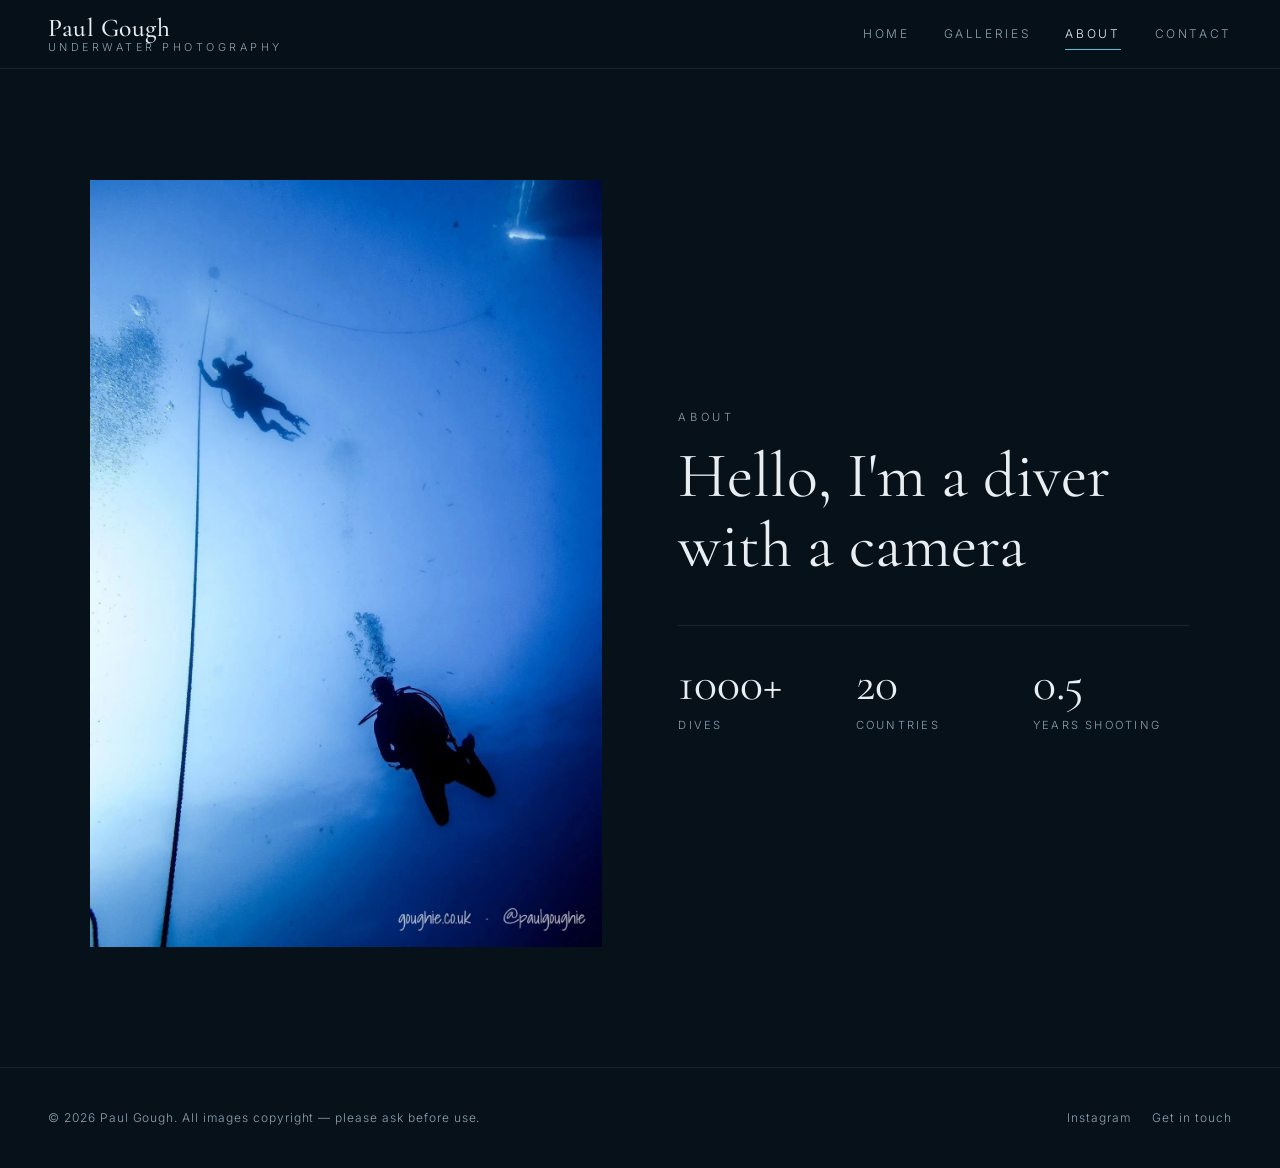
==== about.html @ 01584e86 "Add 11 new photos (seahorse to Macro, 10 to Animals) Co-Authored-By: Claude Opus 5.5 <noreply@anthro" ====
<!doctype html>
<html lang="en">
<head>
  <meta charset="utf-8">
  <meta name="viewport" content="width=device-width, initial-scale=1">
  <link rel="preconnect" href="https://fonts.googleapis.com">
  <link href="https://fonts.googleapis.com/css2?family=Cormorant+Garamond:wght@400;500&family=Inter:wght@300;400&display=swap" rel="stylesheet">
  <link rel="icon" href="favicon.ico?v=5" sizes="32x32">
  <link rel="icon" href="favicon.svg?v=5" type="image/svg+xml">
  <link rel="apple-touch-icon" href="apple-touch-icon.png?v=5">
  <link rel="stylesheet" href="css/style.css?v=7">
  <title>About</title>
  <script data-goatcounter="https://goughie.goatcounter.com/count" async src="https://gc.zgo.at/count.js"></script>
</head>
<body data-page="about">
  <main class="section page-top">
    <div class="about">
      <img class="about-img reveal" data-portrait alt="Two divers silhouetted on a descent line">
      <div class="reveal">
        <p class="eyebrow">About</p>
        <h1 class="section-title">Hello, I'm a diver with a camera</h1>
        <div class="facts">
          <div><b>1000+</b><span>Dives</span></div>
          <div><b>20</b><span>Countries</span></div>
          <div><b>0.5</b><span>Years shooting</span></div>
        </div>
      </div>
    </div>
  </main>
  <script src="js/photos.js?v=8"></script>
  <script src="js/main.js?v=7"></script>
</body>
</html>
---- css/style.css ----
:root {
  --bg: #07111a;
  --bg-2: #0d1b27;
  --text: #e8eef2;
  --muted: #8ea3b0;
  --accent: #4fc3d9;
  --line: rgba(255, 255, 255, 0.08);
  --serif: "Cormorant Garamond", Georgia, serif;
  --sans: "Inter", system-ui, -apple-system, sans-serif;
  --pad: clamp(16px, 4vw, 48px);
}

* { box-sizing: border-box; margin: 0; padding: 0; }
html { scroll-behavior: smooth; }
body {
  background: var(--bg);
  color: var(--text);
  font-family: var(--sans);
  font-weight: 300;
  line-height: 1.6;
  -webkit-font-smoothing: antialiased;
}
img { display: block; max-width: 100%; }
a { color: inherit; text-decoration: none; }

/* ── Header ─────────────────────────────────────────── */
.site-header {
  position: fixed; inset: 0 0 auto 0; z-index: 50;
  display: flex; align-items: center; justify-content: space-between;
  padding: 22px var(--pad);
  transition: background .3s, padding .3s;
}
.site-header.solid, .site-header.scrolled {
  background: rgba(7, 17, 26, 0.92);
  backdrop-filter: blur(8px);
  padding-block: 14px;
  border-bottom: 1px solid var(--line);
}
.brand { line-height: 1.1; }
.brand-name { font-family: var(--serif); font-size: 1.6rem; font-weight: 500; letter-spacing: .02em; }
.brand-tag { display: block; font-size: .68rem; letter-spacing: .32em; text-transform: uppercase; color: var(--muted); }

.nav { display: flex; gap: 34px; }
.nav a {
  font-size: .75rem; letter-spacing: .22em; text-transform: uppercase;
  color: var(--muted); position: relative; padding: 4px 0; transition: color .2s;
}
.nav a:hover, .nav a.active { color: var(--text); }
.nav a.active::after {
  content: ""; position: absolute; left: 0; right: 0; bottom: -2px;
  height: 1px; background: var(--accent);
}
.menu-btn { display: none; background: none; border: 0; color: var(--text); cursor: pointer; padding: 6px; }
.menu-btn span { display: block; width: 24px; height: 1.5px; background: currentColor; margin: 6px 0; transition: .3s; }

@media (max-width: 760px) {
  .menu-btn { display: block; z-index: 2; }
  .nav {
    position: fixed; inset: 0; flex-direction: column; align-items: center; justify-content: center;
    gap: 28px; background: rgba(7, 17, 26, 0.98);
    opacity: 0; pointer-events: none; transition: opacity .3s;
  }
  .nav a { font-size: .95rem; }
  body.menu-open .nav { opacity: 1; pointer-events: auto; }
  body.menu-open .menu-btn span:nth-child(1) { transform: translateY(7.5px) rotate(45deg); }
  body.menu-open .menu-btn span:nth-child(2) { opacity: 0; }
  body.menu-open .menu-btn span:nth-child(3) { transform: translateY(-7.5px) rotate(-45deg); }
}

/* ── Hero slideshow ─────────────────────────────────── */
.hero { position: relative; height: 100vh; height: 100svh; overflow: hidden; background: #000; }
.hero-slide {
  position: absolute; inset: 0;
  background-size: cover; background-position: center;
  opacity: 0; transform: scale(1.08);
  transition: opacity 1.6s ease, transform 7s ease-out;
}
.hero-slide.active { opacity: 1; transform: scale(1); }
.hero::after {
  content: ""; position: absolute; inset: 0;
  background: linear-gradient(to bottom, rgba(0,0,0,.45) 0%, transparent 25%, transparent 60%, rgba(0,0,0,.6) 100%);
}
.hero-content {
  position: absolute; z-index: 2; left: var(--pad); right: var(--pad); bottom: 12vh;
  display: flex; align-items: flex-end; justify-content: space-between; gap: 24px; flex-wrap: wrap;
}
.hero-title { font-family: var(--serif); font-weight: 400; font-size: clamp(2.4rem, 6vw, 5rem); line-height: 1; }
.hero-caption { font-size: .8rem; letter-spacing: .12em; color: rgba(255,255,255,.75); margin-top: 14px; min-height: 1.3em; transition: opacity .6s; }
.hero-dots { display: flex; gap: 10px; }
.hero-dots button {
  width: 36px; height: 2px; border: 0; cursor: pointer;
  background: rgba(255,255,255,.3); transition: background .3s;
}
.hero-dots button.active { background: #fff; }
.scroll-cue {
  position: absolute; z-index: 2; left: 50%; bottom: 28px; transform: translateX(-50%);
  font-size: .65rem; letter-spacing: .3em; text-transform: uppercase; color: rgba(255,255,255,.6);
  animation: bob 2.4s ease-in-out infinite;
}
@keyframes bob { 50% { transform: translate(-50%, 6px); } }

/* ── Sections ───────────────────────────────────────── */
.section { padding: clamp(64px, 10vw, 120px) var(--pad); }
.page-top { padding-top: clamp(130px, 16vw, 180px); }
.eyebrow { font-size: .7rem; letter-spacing: .32em; text-transform: uppercase; color: var(--accent); margin-bottom: 14px; }
.section-title { font-family: var(--serif); font-weight: 400; font-size: clamp(2rem, 4.5vw, 3.4rem); line-height: 1.1; }
.lede { color: var(--muted); max-width: 620px; margin-top: 18px; font-size: 1.05rem; }
.section-head { margin-bottom: clamp(36px, 5vw, 60px); }

/* ── Gallery tiles ──────────────────────────────────── */
.tiles { display: grid; grid-template-columns: repeat(3, 1fr); gap: 6px; }
.tile { position: relative; aspect-ratio: 4 / 5; overflow: hidden; background: var(--bg-2); }
@media (max-width: 900px) {
  .tiles { grid-template-columns: 1fr; }
  .tile { aspect-ratio: 3 / 2; }
}
.tile img { width: 100%; height: 100%; object-fit: cover; transition: transform 1.2s ease, filter .6s; filter: brightness(.72); }
.tile:hover img { transform: scale(1.05); filter: brightness(.9); }
.tile-label { position: absolute; left: 28px; bottom: 24px; right: 28px; }
.tile-label h3 { font-family: var(--serif); font-weight: 400; font-size: 2rem; }
.tile-label p { font-size: .85rem; color: rgba(255,255,255,.8); }
.tile-label .count { font-size: .68rem; letter-spacing: .25em; text-transform: uppercase; color: var(--accent); margin-top: 6px; }

/* ── Masonry photo grid ─────────────────────────────── */
.masonry { columns: 3 340px; column-gap: 6px; }
.masonry figure { break-inside: avoid; margin-bottom: 6px; position: relative; overflow: hidden; cursor: zoom-in; background: var(--bg-2); }
.masonry img { width: 100%; height: auto; transition: transform .9s ease, opacity .6s; opacity: 0; }
.masonry img.loaded { opacity: 1; }
.masonry figure:hover img { transform: scale(1.03); }
.masonry figcaption {
  position: absolute; inset: auto 0 0 0; padding: 40px 16px 14px;
  font-size: .8rem; letter-spacing: .04em;
  background: linear-gradient(transparent, rgba(0,0,0,.7));
  opacity: 0; transition: opacity .4s;
}
.masonry figure:hover figcaption { opacity: 1; }

.gallery-nav { display: flex; justify-content: space-between; gap: 16px; margin-top: 56px; padding-top: 28px; border-top: 1px solid var(--line); }
.gallery-nav a { font-size: .75rem; letter-spacing: .2em; text-transform: uppercase; color: var(--muted); }
.gallery-nav a:hover { color: var(--accent); }

/* ── Lightbox ───────────────────────────────────────── */
.lightbox {
  position: fixed; inset: 0; z-index: 100; background: rgba(3, 8, 12, .97);
  display: flex; flex-direction: column; align-items: center; justify-content: center;
  opacity: 0; pointer-events: none; transition: opacity .3s;
}
.lightbox.open { opacity: 1; pointer-events: auto; }
.lightbox img { max-width: 92vw; max-height: 82vh; object-fit: contain; box-shadow: 0 20px 60px rgba(0,0,0,.6); }
.lb-caption { margin-top: 18px; font-size: .85rem; color: var(--muted); letter-spacing: .05em; text-align: center; padding: 0 16px; }
.lb-btn {
  position: absolute; background: none; border: 0; color: rgba(255,255,255,.7);
  font-size: 2.2rem; cursor: pointer; padding: 16px; line-height: 1; transition: color .2s;
}
.lb-btn:hover { color: #fff; }
.lb-close { top: 10px; right: 14px; font-size: 1.8rem; }
.lb-prev { left: 6px; top: 50%; transform: translateY(-50%); }
.lb-next { right: 6px; top: 50%; transform: translateY(-50%); }
.lb-count { position: absolute; top: 24px; left: 24px; font-size: .7rem; letter-spacing: .25em; color: var(--muted); }

/* ── About ──────────────────────────────────────────── */
.about { display: grid; grid-template-columns: 1fr 1fr; gap: clamp(32px, 6vw, 90px); align-items: center; }
.about { max-width: 1100px; margin-inline: auto; }
.about-img { aspect-ratio: 2 / 3; object-fit: cover; object-position: 50% 50%; width: 100%; }
.about .section-title { font-size: clamp(2.4rem, 5vw, 4rem); }
.about .facts { margin-top: 44px; padding-top: 32px; }
.about .facts b { font-size: clamp(2.2rem, 4vw, 3rem); line-height: 1.1; }
.about p { color: var(--muted); margin-top: 18px; }
.about p strong { color: var(--text); font-weight: 400; }
.facts { display: grid; grid-template-columns: repeat(3, 1fr); gap: 20px; margin-top: 36px; padding-top: 28px; border-top: 1px solid var(--line); }
.facts b { display: block; font-family: var(--serif); font-size: 2.2rem; font-weight: 400; color: var(--text); }
.facts span { font-size: .7rem; letter-spacing: .2em; text-transform: uppercase; color: var(--muted); }
@media (max-width: 860px) { .about { grid-template-columns: 1fr; } }

/* ── Contact ────────────────────────────────────────── */
.contact { display: grid; grid-template-columns: 1fr 1.2fr; gap: clamp(32px, 6vw, 90px); }
.contact-details p { color: var(--muted); margin-top: 18px; }
.contact-details a { color: var(--accent); }
.form { display: grid; gap: 18px; }
.form label { font-size: .7rem; letter-spacing: .22em; text-transform: uppercase; color: var(--muted); display: grid; gap: 8px; }
.form input, .form textarea, .form select {
  font: inherit; color: var(--text); background: transparent;
  border: 0; border-bottom: 1px solid rgba(255,255,255,.2);
  padding: 10px 0; outline: none; transition: border-color .2s;
  text-transform: none; letter-spacing: normal; font-size: 1rem;
}
.form select option { background: var(--bg); }
.form input:focus, .form textarea:focus, .form select:focus { border-color: var(--accent); }
.form textarea { min-height: 130px; resize: vertical; }
.btn {
  justify-self: start; margin-top: 10px;
  font: inherit; font-size: .75rem; letter-spacing: .25em; text-transform: uppercase;
  color: var(--bg); background: var(--text); border: 0; padding: 16px 34px; cursor: pointer;
  transition: background .2s;
}
.btn:hover { background: var(--accent); }
.btn-ghost { display: inline-block; color: var(--text); background: transparent; border: 1px solid rgba(255,255,255,.4); }
.btn-ghost:hover { background: var(--text); color: var(--bg); }
.btn:disabled { opacity: .5; cursor: default; }
.btn:disabled:hover { background: var(--text); }
.hp { position: absolute; left: -9999px; }
.form-status { font-size: .9rem; color: var(--muted); min-height: 1.4em; }
.form-status.ok { color: var(--accent); }
.form-status.error { color: #f0a08c; }
@media (max-width: 860px) { .contact { grid-template-columns: 1fr; } }

/* ── Intro band (home) ──────────────────────────────── */
.intro { text-align: center; max-width: 760px; margin: 0 auto; }
.intro .lede { margin-inline: auto; }
.intro .btn { margin-top: 32px; }

/* ── Footer ─────────────────────────────────────────── */
.site-footer {
  padding: 40px var(--pad); border-top: 1px solid var(--line);
  display: flex; justify-content: space-between; flex-wrap: wrap; gap: 16px;
  font-size: .75rem; color: var(--muted); letter-spacing: .08em;
}
.site-footer a:hover { color: var(--accent); }
.footer-links { display: flex; gap: 22px; }

/* Fade-in on scroll */
.reveal { opacity: 0; transform: translateY(24px); transition: opacity .9s ease, transform .9s ease; }
.reveal.in { opacity: 1; transform: none; }
@media (prefers-reduced-motion: reduce) {
  .reveal, .hero-slide { transition: none; transform: none; }
  .scroll-cue { animation: none; }
}
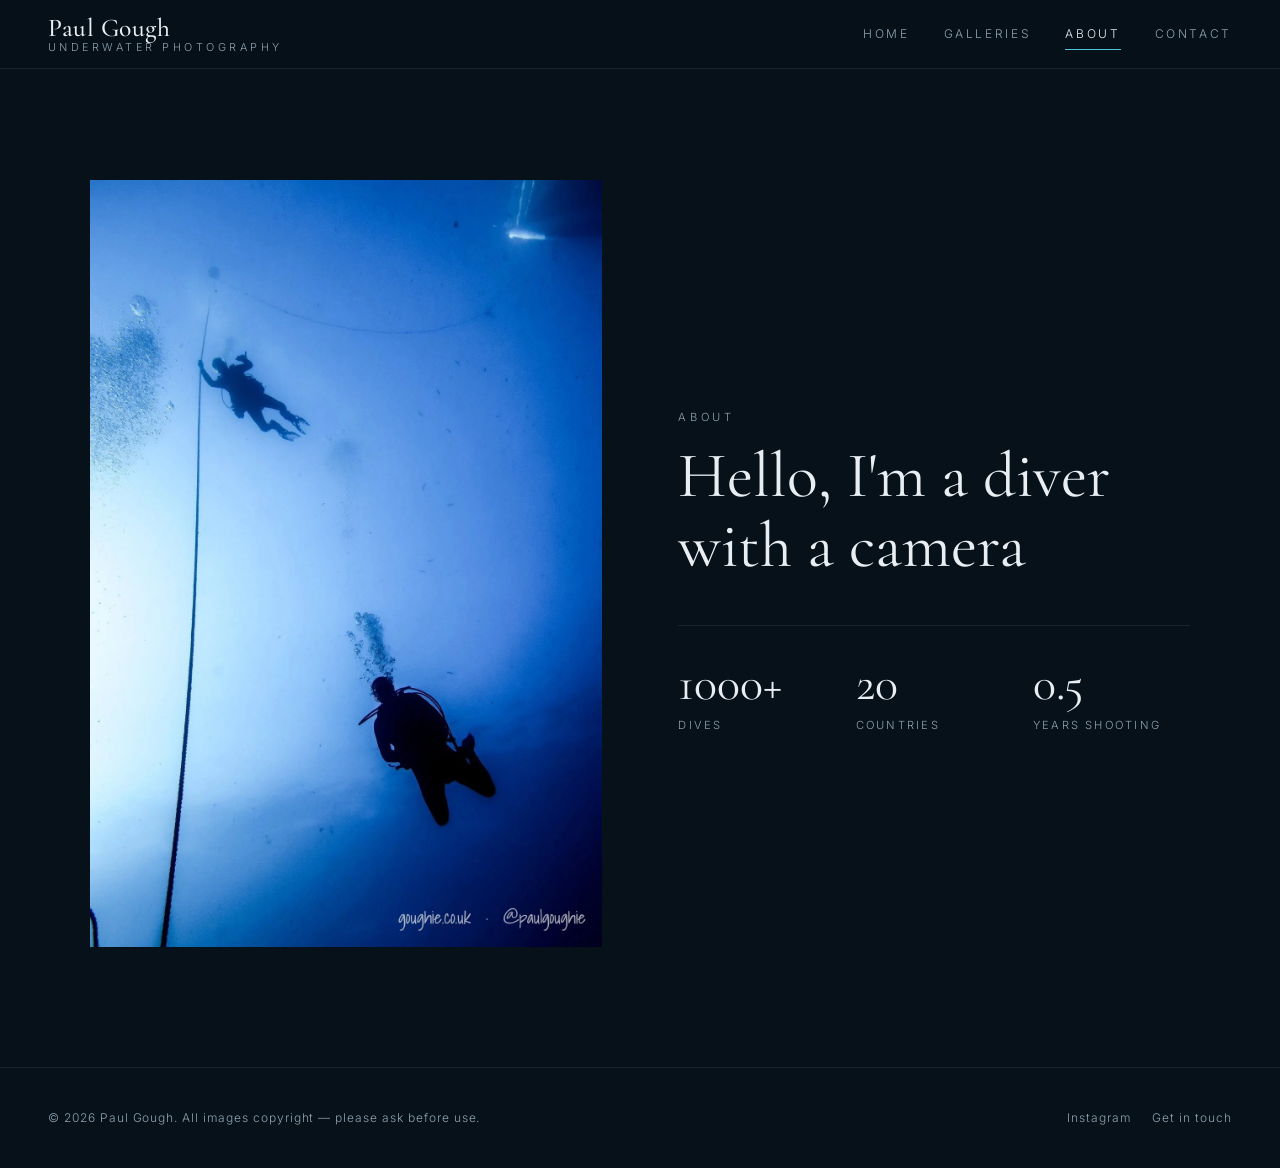
==== commit d5ab163e: "Slideshow prev/next arrows, swipe and arrow keys; smaller gallery thumbnails Co-Authored-By: Claude " ====
--- a/about.html
+++ b/about.html
@@ -8,7 +8,7 @@
   <link rel="icon" href="favicon.ico?v=5" sizes="32x32">
   <link rel="icon" href="favicon.svg?v=5" type="image/svg+xml">
   <link rel="apple-touch-icon" href="apple-touch-icon.png?v=5">
-  <link rel="stylesheet" href="css/style.css?v=7">
+  <link rel="stylesheet" href="css/style.css?v=13">
   <title>About</title>
   <script data-goatcounter="https://goughie.goatcounter.com/count" async src="https://gc.zgo.at/count.js"></script>
 </head>
@@ -27,7 +27,7 @@
       </div>
     </div>
   </main>
-  <script src="js/photos.js?v=8"></script>
-  <script src="js/main.js?v=7"></script>
+  <script src="js/photos.js?v=10"></script>
+  <script src="js/main.js?v=11"></script>
 </body>
 </html>
--- a/css/style.css
+++ b/css/style.css
@@ -92,6 +92,28 @@
   background: rgba(255,255,255,.3); transition: background .3s;
 }
 .hero-dots button.active { background: #fff; }
+.hero-arrow {
+  position: absolute; z-index: 3; top: 50%; transform: translateY(-50%);
+  width: 54px; height: 54px; border-radius: 50%;
+  display: grid; place-items: center; cursor: pointer;
+  color: #fff; background: rgba(7, 17, 26, 0.45);
+  border: 1px solid rgba(255, 255, 255, 0.75);
+  backdrop-filter: blur(4px);
+  transition: background .25s, border-color .25s, transform .25s;
+}
+.hero-arrow svg { width: 22px; height: 22px; fill: none; stroke: currentColor; stroke-width: 1.8; stroke-linecap: round; stroke-linejoin: round; }
+.hero-arrow:hover { background: rgba(7, 17, 26, 0.7); border-color: #fff; }
+.hero-prev { left: var(--pad); }
+.hero-next { right: var(--pad); }
+.hero-prev:hover { transform: translateY(-50%) translateX(-3px); }
+.hero-next:hover { transform: translateY(-50%) translateX(3px); }
+.hero-arrow:focus-visible { outline: 2px solid var(--accent); outline-offset: 3px; }
+@media (max-width: 760px) {
+  .hero-arrow { width: 42px; height: 42px; }
+  .hero-arrow svg { width: 18px; height: 18px; }
+  .hero-prev { left: 12px; }
+  .hero-next { right: 12px; }
+}
 .scroll-cue {
   position: absolute; z-index: 2; left: 50%; bottom: 28px; transform: translateX(-50%);
   font-size: .65rem; letter-spacing: .3em; text-transform: uppercase; color: rgba(255,255,255,.6);
@@ -122,7 +144,8 @@
 .tile-label .count { font-size: .68rem; letter-spacing: .25em; text-transform: uppercase; color: var(--accent); margin-top: 6px; }
 
 /* ── Masonry photo grid ─────────────────────────────── */
-.masonry { columns: 3 340px; column-gap: 6px; }
+.masonry { columns: 5 240px; column-gap: 6px; }
+@media (max-width: 600px) { .masonry { columns: 2; column-gap: 4px; } .masonry figure { margin-bottom: 4px; } }
 .masonry figure { break-inside: avoid; margin-bottom: 6px; position: relative; overflow: hidden; cursor: zoom-in; background: var(--bg-2); }
 .masonry img { width: 100%; height: auto; transition: transform .9s ease, opacity .6s; opacity: 0; }
 .masonry img.loaded { opacity: 1; }
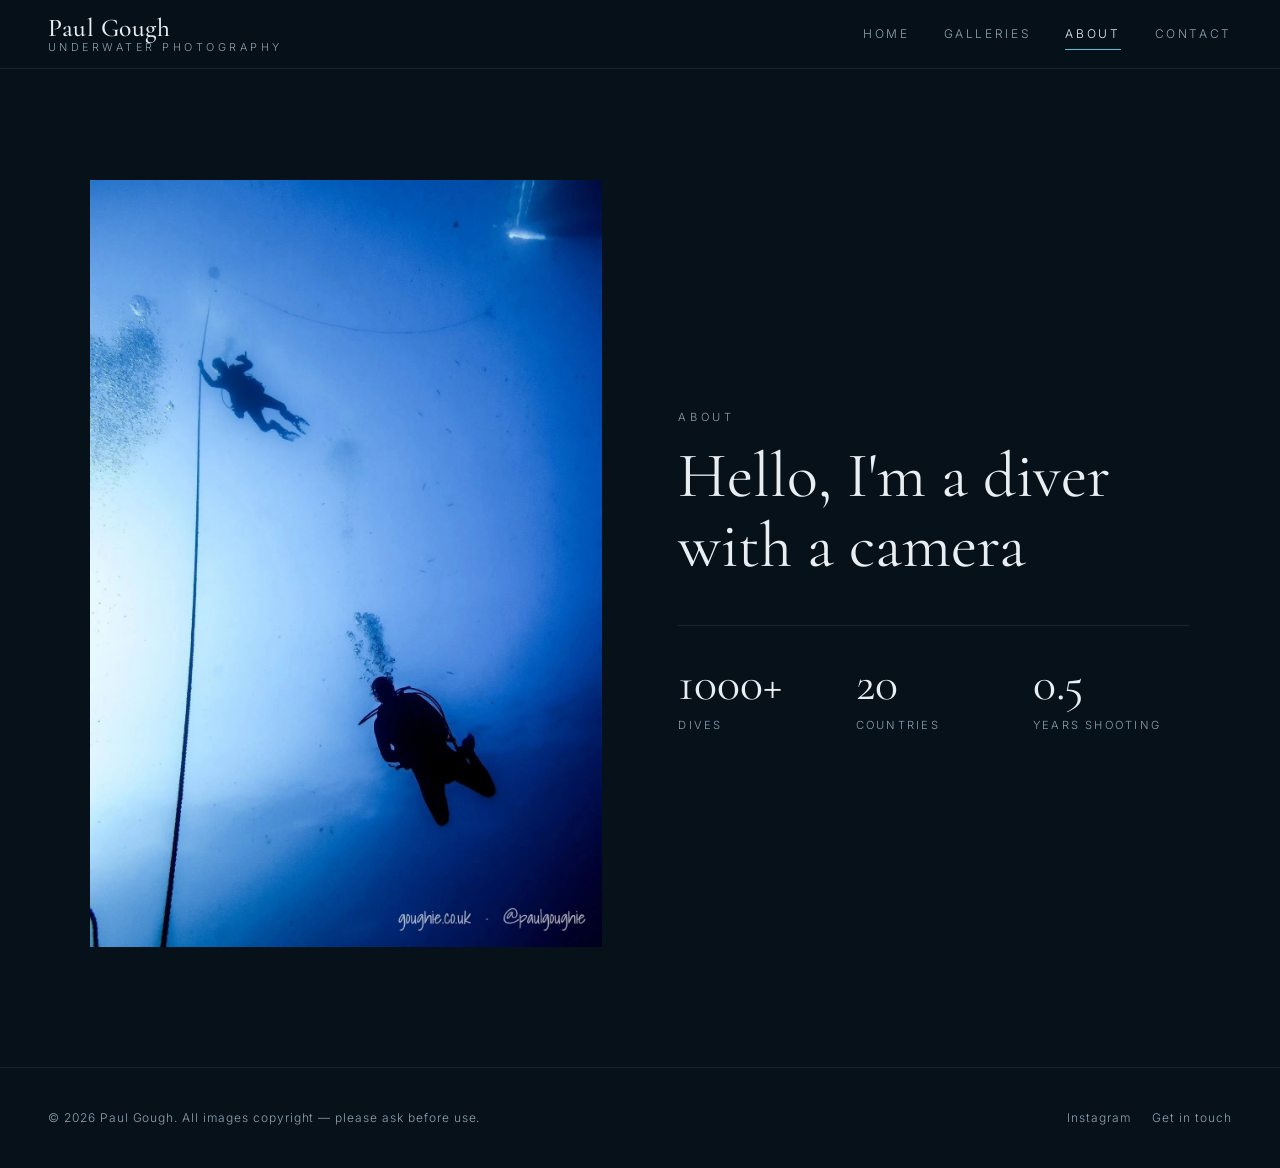
==== commit 92d11d83: "Five galleries (Fish, Coral, Macro, Animals, Seahorse), location filter, photo details Each photo's " ====
--- a/about.html
+++ b/about.html
@@ -8,7 +8,7 @@
   <link rel="icon" href="favicon.ico?v=5" sizes="32x32">
   <link rel="icon" href="favicon.svg?v=5" type="image/svg+xml">
   <link rel="apple-touch-icon" href="apple-touch-icon.png?v=5">
-  <link rel="stylesheet" href="css/style.css?v=13">
+  <link rel="stylesheet" href="css/style.css?v=15">
   <title>About</title>
   <script data-goatcounter="https://goughie.goatcounter.com/count" async src="https://gc.zgo.at/count.js"></script>
 </head>
@@ -27,7 +27,8 @@
       </div>
     </div>
   </main>
-  <script src="js/photos.js?v=10"></script>
-  <script src="js/main.js?v=11"></script>
+  <script src="js/meta.js?v=1"></script>
+  <script src="js/photos.js?v=14"></script>
+  <script src="js/main.js?v=14"></script>
 </body>
 </html>
--- a/css/style.css
+++ b/css/style.css
@@ -130,18 +130,32 @@
 .section-head { margin-bottom: clamp(36px, 5vw, 60px); }
 
 /* ── Gallery tiles ──────────────────────────────────── */
-.tiles { display: grid; grid-template-columns: repeat(3, 1fr); gap: 6px; }
-.tile { position: relative; aspect-ratio: 4 / 5; overflow: hidden; background: var(--bg-2); }
-@media (max-width: 900px) {
+.tiles { display: grid; grid-template-columns: repeat(5, 1fr); gap: 6px; }
+.tile { position: relative; aspect-ratio: 3 / 4; overflow: hidden; background: var(--bg-2); }
+@media (max-width: 1100px) { .tiles { grid-template-columns: repeat(3, 1fr); } }
+@media (max-width: 700px) {
   .tiles { grid-template-columns: 1fr; }
   .tile { aspect-ratio: 3 / 2; }
 }
 .tile img { width: 100%; height: 100%; object-fit: cover; transition: transform 1.2s ease, filter .6s; filter: brightness(.72); }
 .tile:hover img { transform: scale(1.05); filter: brightness(.9); }
-.tile-label { position: absolute; left: 28px; bottom: 24px; right: 28px; }
-.tile-label h3 { font-family: var(--serif); font-weight: 400; font-size: 2rem; }
-.tile-label p { font-size: .85rem; color: rgba(255,255,255,.8); }
+.tile-label { position: absolute; left: 20px; bottom: 20px; right: 20px; }
+.tile-label h3 { font-family: var(--serif); font-weight: 400; font-size: clamp(1.6rem, 2.2vw, 2rem); line-height: 1.1; margin-bottom: 6px; }
+.tile-label p { font-size: .8rem; line-height: 1.45; color: rgba(255,255,255,.8); }
 .tile-label .count { font-size: .68rem; letter-spacing: .25em; text-transform: uppercase; color: var(--accent); margin-top: 6px; }
+
+/* ── Location filter ───────────────────────────────── */
+.filters { display: flex; flex-wrap: wrap; gap: 8px; margin: -18px 0 28px; }
+.filters button {
+  font: inherit; font-size: .7rem; letter-spacing: .18em; text-transform: uppercase;
+  color: var(--muted); background: transparent; cursor: pointer;
+  border: 1px solid var(--line); border-radius: 999px; padding: 9px 16px;
+  transition: color .2s, border-color .2s, background .2s;
+}
+.filters button span { color: var(--accent); margin-left: 4px; letter-spacing: normal; }
+.filters button:hover { color: var(--text); border-color: rgba(255,255,255,.3); }
+.filters button.active { color: var(--bg); background: var(--text); border-color: var(--text); }
+.filters button.active span { color: var(--bg); opacity: .6; }
 
 /* ── Masonry photo grid ─────────────────────────────── */
 .masonry { columns: 5 240px; column-gap: 6px; }
@@ -171,6 +185,8 @@
 .lightbox.open { opacity: 1; pointer-events: auto; }
 .lightbox img { max-width: 92vw; max-height: 82vh; object-fit: contain; box-shadow: 0 20px 60px rgba(0,0,0,.6); }
 .lb-caption { margin-top: 18px; font-size: .85rem; color: var(--muted); letter-spacing: .05em; text-align: center; padding: 0 16px; }
+.lb-caption:empty { display: none; }
+.lb-meta { margin-top: 12px; font-size: .72rem; letter-spacing: .14em; text-transform: uppercase; color: var(--muted); text-align: center; padding: 0 16px; }
 .lb-btn {
   position: absolute; background: none; border: 0; color: rgba(255,255,255,.7);
   font-size: 2.2rem; cursor: pointer; padding: 16px; line-height: 1; transition: color .2s;
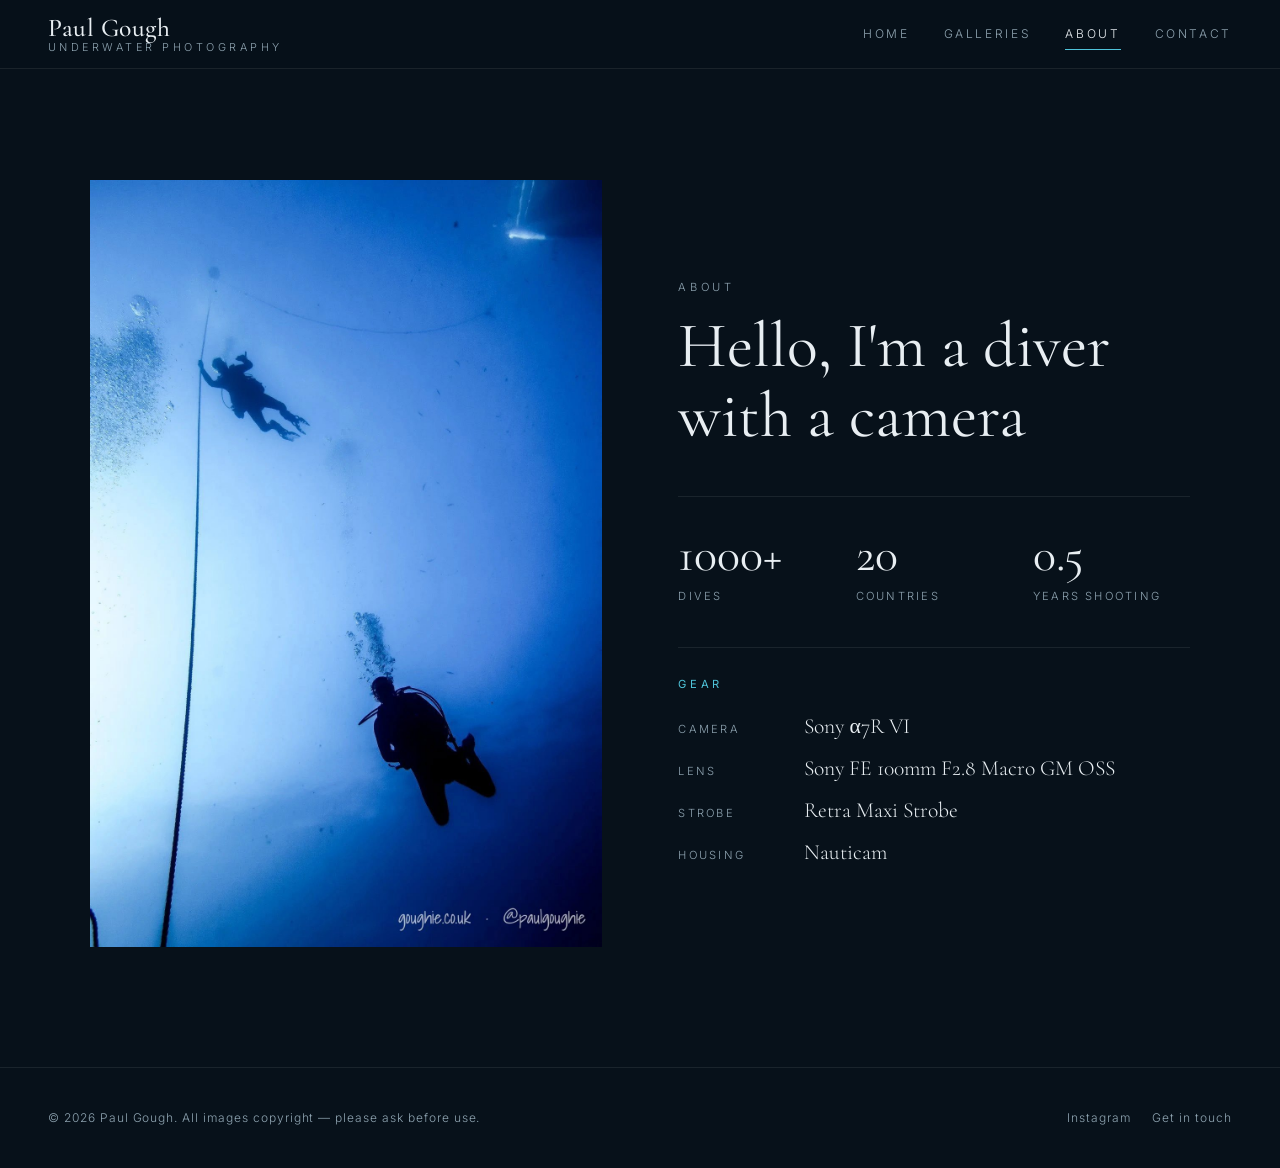
==== commit 2a0d54ee: "Add Gear section to the About page Co-Authored-By: Claude Opus 5.5 <noreply@anthropic.com>" ====
--- a/about.html
+++ b/about.html
@@ -8,7 +8,7 @@
   <link rel="icon" href="favicon.ico?v=5" sizes="32x32">
   <link rel="icon" href="favicon.svg?v=5" type="image/svg+xml">
   <link rel="apple-touch-icon" href="apple-touch-icon.png?v=5">
-  <link rel="stylesheet" href="css/style.css?v=15">
+  <link rel="stylesheet" href="css/style.css?v=19">
   <title>About</title>
   <script data-goatcounter="https://goughie.goatcounter.com/count" async src="https://gc.zgo.at/count.js"></script>
 </head>
@@ -24,11 +24,20 @@
           <div><b>20</b><span>Countries</span></div>
           <div><b>0.5</b><span>Years shooting</span></div>
         </div>
+        <div class="gear">
+          <h2 class="eyebrow">Gear</h2>
+          <dl>
+            <div><dt>Camera</dt><dd>Sony α7R VI</dd></div>
+            <div><dt>Lens</dt><dd>Sony FE 100mm F2.8 Macro GM OSS</dd></div>
+            <div><dt>Strobe</dt><dd>Retra Maxi Strobe</dd></div>
+            <div><dt>Housing</dt><dd>Nauticam</dd></div>
+          </dl>
+        </div>
       </div>
     </div>
   </main>
-  <script src="js/meta.js?v=1"></script>
-  <script src="js/photos.js?v=14"></script>
-  <script src="js/main.js?v=14"></script>
+  <script src="js/meta.js?v=18"></script>
+  <script src="js/photos.js?v=15"></script>
+  <script src="js/main.js?v=16"></script>
 </body>
 </html>
--- a/css/style.css
+++ b/css/style.css
@@ -186,7 +186,11 @@
 .lightbox img { max-width: 92vw; max-height: 82vh; object-fit: contain; box-shadow: 0 20px 60px rgba(0,0,0,.6); }
 .lb-caption { margin-top: 18px; font-size: .85rem; color: var(--muted); letter-spacing: .05em; text-align: center; padding: 0 16px; }
 .lb-caption:empty { display: none; }
-.lb-meta { margin-top: 12px; font-size: .72rem; letter-spacing: .14em; text-transform: uppercase; color: var(--muted); text-align: center; padding: 0 16px; }
+.lb-meta { margin-top: 12px; font-size: .74rem; letter-spacing: .08em; color: var(--muted); text-align: center; padding: 0 16px; line-height: 1.5; }
+.lb-line { display: block; }
+.lb-line:first-child { text-transform: uppercase; letter-spacing: .14em; font-size: .72rem; }
+.lb-line + .lb-line { margin-top: 2px; }
+.lb-gear { opacity: .85; }
 .lb-btn {
   position: absolute; background: none; border: 0; color: rgba(255,255,255,.7);
   font-size: 2.2rem; cursor: pointer; padding: 16px; line-height: 1; transition: color .2s;
@@ -205,6 +209,13 @@
 .about .facts { margin-top: 44px; padding-top: 32px; }
 .about .facts b { font-size: clamp(2.2rem, 4vw, 3rem); line-height: 1.1; }
 .about p { color: var(--muted); margin-top: 18px; }
+.gear { margin-top: 40px; padding-top: 28px; border-top: 1px solid var(--line); }
+.gear .eyebrow { font-weight: 400; margin-bottom: 18px; }
+.gear dl { display: grid; gap: 14px; }
+.gear dl div { display: grid; grid-template-columns: 110px 1fr; align-items: baseline; gap: 16px; }
+.gear dt { font-size: .7rem; letter-spacing: .2em; text-transform: uppercase; color: var(--muted); }
+.gear dd { font-family: var(--serif); font-size: 1.35rem; color: var(--text); line-height: 1.3; }
+@media (max-width: 480px) { .gear dl div { grid-template-columns: 1fr; gap: 2px; } }
 .about p strong { color: var(--text); font-weight: 400; }
 .facts { display: grid; grid-template-columns: repeat(3, 1fr); gap: 20px; margin-top: 36px; padding-top: 28px; border-top: 1px solid var(--line); }
 .facts b { display: block; font-family: var(--serif); font-size: 2.2rem; font-weight: 400; color: var(--text); }
